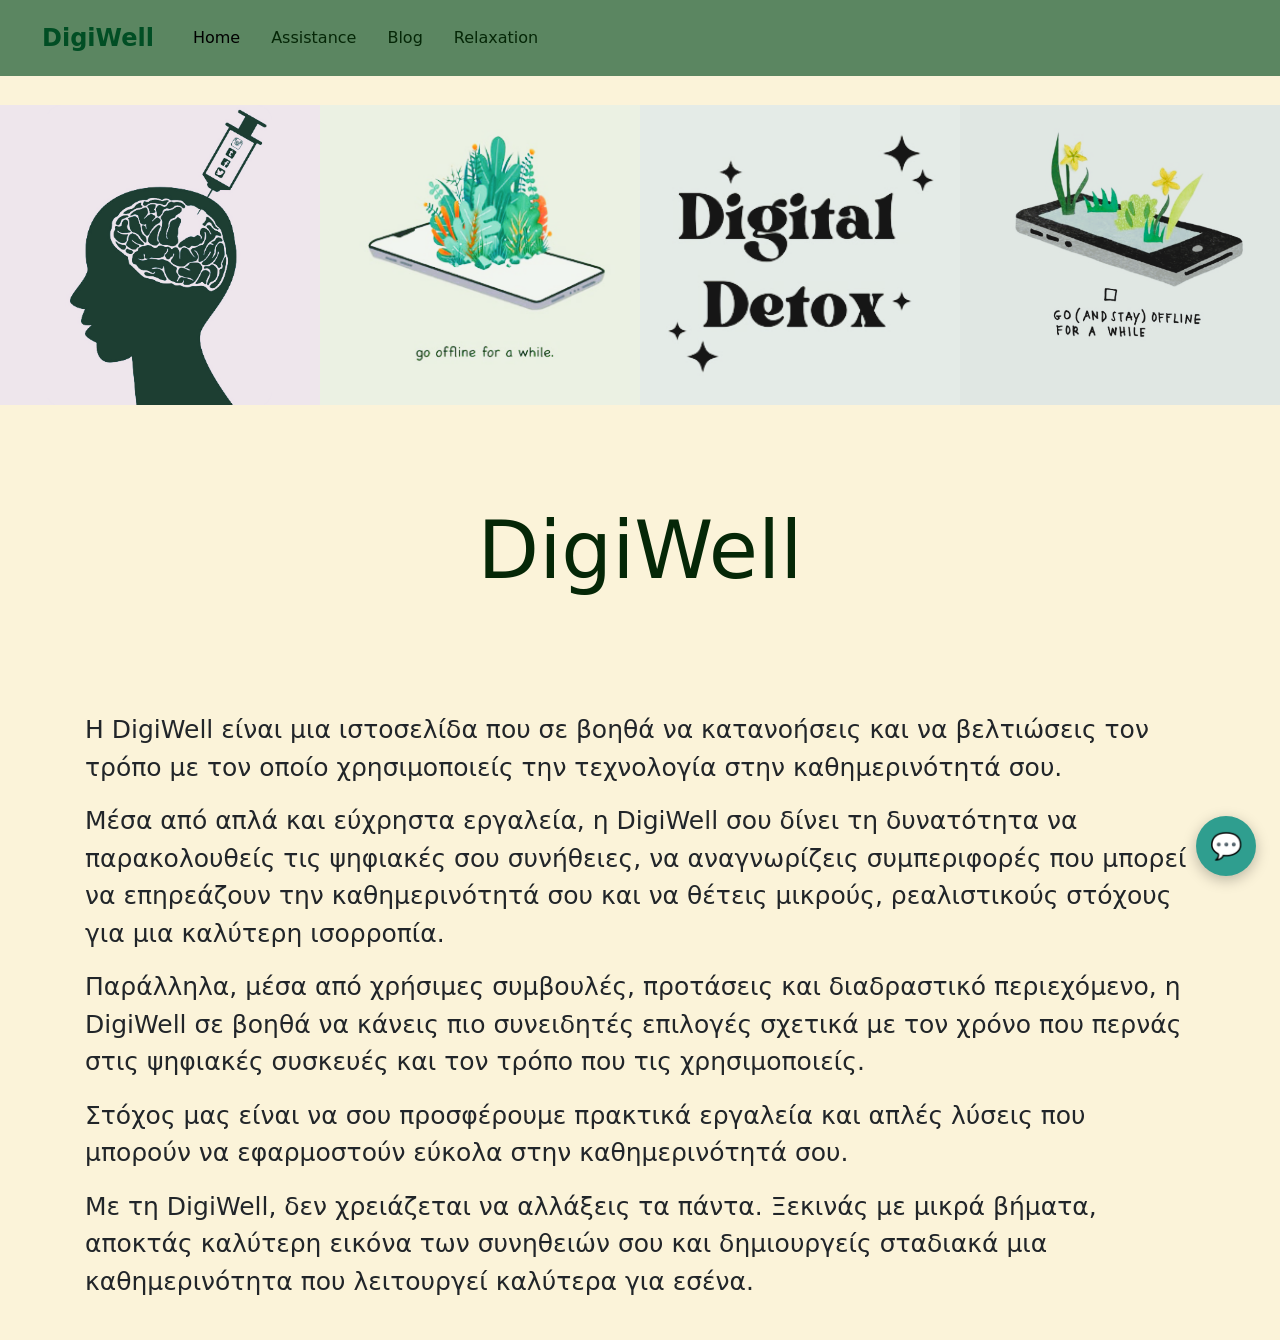
==== index.html @ 39fa723b "slay" ====
<!doctype html>
<html lang="en">
  <head>
    <link
      href="https://cdn.jsdelivr.net/npm/bootstrap@5.3.8/dist/css/bootstrap.min.css"
      rel="stylesheet"
    />
    <link rel="stylesheet" href="general.css" />
    <meta charset="UTF-8" />
    <meta name="viewport" content="width=device-width, initial-scale=1.0" />
    <link rel="stylesheet" href="home.css" />

    <title>DigiWell</title>
  </head>

  <body>
    <nav class="navbar navbar-expand-lg bg-body-tertiary fixed-top" id="nav">
      <div class="container-fluid">
        <a class="navbar-brand" href="#">DigiWell</a>

        <button
          class="navbar-toggler"
          type="button"
          data-bs-toggle="collapse"
          data-bs-target="#navbarNav"
        >
          <span class="navbar-toggler-icon"></span>
        </button>

        <div class="collapse navbar-collapse" id="navbarNav">
          <ul class="navbar-nav">
            <li class="nav-item">
              <a class="nav-link active" href="#">Home</a>
            </li>

            <li class="nav-item">
              <a class="nav-link" href="#">Assistance</a>
            </li>
            <li class="nav-item">
              <a class="nav-link" href="#">Blog</a>
            </li>

            <li class="nav-item">
              <a class="nav-link" href="#">Relaxation</a>
            </li>
          </ul>
        </div>
      </div>
    </nav>
    <div class="container-fluid p-0 text-center" id="eiklogo">
      <!--Δημιουργεί μια λωρίδα χωρίς περιθώρια που πιάνει όλο το πλάτος της οθόνης.-->
      <div class="row g-0 justify-content-center align-items-center">
        <div class="col-6 col-md-3">
          <!-- Ορίζει ότι στο κινητό κάθε εικόνα πιάνει $6/12$ του πλάτους (δηλαδή χωράνε 2 εικόνες ανά σειρά), ενώ στον υπολογιστή πιάνει $3/12$ (δηλαδή χωράνε και οι 4 στην ίδια σειρά).-->
          <img src="lalala.png" class="img-fluid" alt="" />
        </div>
        <div class="col-6 col-md-3">
          <img src="love.png" class="img-fluid" alt="DigiWell Logo" />
        </div>
        <div class="col-6 col-md-3">
          <img src="blabla.png" class="img-fluid" alt="" />
        </div>
        <div class="col-6 col-md-3">
          <img src="good.png" class="img-fluid" alt="DigiWell Logo" />
        </div>
      </div>
    </div>
    <div class="container text-center my-5">
      <h1 class="oswald">DigiWell</h1>
    </div>
    <br />
    <div class="container my-4" id="content">
      <div class="row justify-content-center">
        <div class="col-11 col-md-9 col-lg-8 text-center text-md-start"></div>
        <!--Κεντράρει το κείμενο στο κινητό, αλλά το στοιχίζει αριστερά στον υπολογιστή.-->
        <p class="lead-text"></p>
        <p>
          Η DigiWell είναι μια ιστοσελίδα που σε βοηθά να κατανοήσεις και να
          βελτιώσεις τον τρόπο με τον οποίο χρησιμοποιείς την τεχνολογία στην
          καθημερινότητά σου.
        </p>
        <p>
          Μέσα από απλά και εύχρηστα εργαλεία, η DigiWell σου δίνει τη
          δυνατότητα να παρακολουθείς τις ψηφιακές σου συνήθειες, να
          αναγνωρίζεις συμπεριφορές που μπορεί να επηρεάζουν την καθημερινότητά
          σου και να θέτεις μικρούς, ρεαλιστικούς στόχους για μια καλύτερη
          ισορροπία.
        </p>
        <p>
          Παράλληλα, μέσα από χρήσιμες συμβουλές, προτάσεις και διαδραστικό
          περιεχόμενο, η DigiWell σε βοηθά να κάνεις πιο συνειδητές επιλογές
          σχετικά με τον χρόνο που περνάς στις ψηφιακές συσκευές και τον τρόπο
          που τις χρησιμοποιείς.
        </p>
        <p>
          Στόχος μας είναι να σου προσφέρουμε πρακτικά εργαλεία και απλές λύσεις
          που μπορούν να εφαρμοστούν εύκολα στην καθημερινότητά σου.
        </p>
        <p>
          Με τη DigiWell, δεν χρειάζεται να αλλάξεις τα πάντα. Ξεκινάς με μικρά
          βήματα, αποκτάς καλύτερη εικόνα των συνηθειών σου και δημιουργείς
          σταδιακά μια καθημερινότητα που λειτουργεί καλύτερα για εσένα.
        </p>
      </div>
    </div>
    <script src="https://cdn.jsdelivr.net/npm/bootstrap@5.3.8/dist/js/bootstrap.bundle.min.js"></script>
    <!-- ===== Mini chat widget (mockup only, no backend) ===== -->
    <button id="dw-chat-toggle" aria-label="Άνοιγμα βοηθού ψηφιακής ευεξίας">
      💬
    </button>

    <div id="dw-chat-window">
      <div id="dw-chat-header">
        <div>
          <strong>DigiWell Βοηθός</strong>
          <small>Ρώτησέ με για ψηφιακή ευεξία</small>
        </div>
        <button id="dw-chat-close" aria-label="Κλείσιμο chat">✕</button>
      </div>
      <div id="dw-chat-messages">
        <div class="dw-msg bot">
          Γεια σου! 👋 Είμαι εδώ για να σε βοηθήσω με θέματα ψηφιακής ευεξίας.
          Ρώτησέ με π.χ. για screen time, ύπνο ή κοινωνικά δίκτυα.
        </div>
      </div>
      <form id="dw-chat-form">
        <input
          type="text"
          id="dw-chat-input"
          placeholder="Γράψε ένα μήνυμα..."
          autocomplete="off"
        />
        <button type="submit" id="dw-chat-send">Αποστολή</button>
      </form>
    </div>

    <script src="https://cdn.jsdelivr.net/npm/bootstrap@5.3.8/dist/js/bootstrap.bundle.min.js"></script>

    <script>
      // Simple front-end-only mock chatbot for the DigiWell mockup.
      // No backend / API calls — just canned, keyword-based replies.
      (function () {
        const toggleBtn = document.getElementById("dw-chat-toggle");
        const closeBtn = document.getElementById("dw-chat-close");
        const chatWindow = document.getElementById("dw-chat-window");
        const form = document.getElementById("dw-chat-form");
        const input = document.getElementById("dw-chat-input");
        const messages = document.getElementById("dw-chat-messages");

        const replies = [
          {
            keywords: ["screen", "οθόνη", "χρόνος"],
            reply:
              "Καλή ιδέα να παρακολουθείς τον χρόνο οθόνης σου! Δοκίμασε να θέσεις ένα καθημερινό όριο και να κάνεις μικρά διαλείμματα κάθε 30-45 λεπτά.",
          },
          {
            keywords: ["ύπνο", "υπνο", "sleep", "κοιμ"],
            reply:
              "Για καλύτερο ύπνο, δοκίμασε να αποφεύγεις τις οθόνες 30-60 λεπτά πριν κοιμηθείς — το μπλε φως μπορεί να επηρεάσει τον ύπνο σου.",
          },
          {
            keywords: ["social", "κοινωνικ", "instagram", "tiktok", "facebook"],
            reply:
              "Τα κοινωνικά δίκτυα είναι εύκολο να «καταπιούν» χρόνο. Ένα μικρό βήμα: όρισε συγκεκριμένες ώρες τη μέρα για να τα ελέγχεις, αντί να τα ανοίγεις αυτόματα.",
          },
          {
            keywords: ["στόχ", "goal"],
            reply:
              "Ξεκίνα με έναν μικρό, ρεαλιστικό στόχο — π.χ. 15 λεπτά λιγότερο screen time την ημέρα — και χτίσε πάνω σε αυτόν σταδιακά.",
          },
          {
            keywords: ["γεια", "hello", "hi"],
            reply:
              "Γεια σου! Πώς μπορώ να σε βοηθήσω με την ψηφιακή σου ευεξία σήμερα;",
          },
        ];

        const fallback =
          "Ευχαριστώ για το μήνυμα! (Αυτό είναι ένα demo chat — σύντομα θα συνδεθεί με πραγματικό βοηθό.) Δοκίμασε να ρωτήσεις για screen time, ύπνο, κοινωνικά δίκτυα ή στόχους.";

        function addMessage(text, sender) {
          const el = document.createElement("div");
          el.className = "dw-msg " + sender;
          el.textContent = text;
          messages.appendChild(el);
          messages.scrollTop = messages.scrollHeight;
        }

        function getReply(text) {
          const lower = text.toLowerCase();
          const match = replies.find((r) =>
            r.keywords.some((k) => lower.includes(k)),
          );
          return match ? match.reply : fallback;
        }

        toggleBtn.addEventListener("click", function () {
          chatWindow.classList.toggle("dw-open");
          if (chatWindow.classList.contains("dw-open")) {
            input.focus();
          }
        });

        closeBtn.addEventListener("click", function () {
          chatWindow.classList.remove("dw-open");
        });

        form.addEventListener("submit", function (e) {
          e.preventDefault();
          const text = input.value.trim();
          if (!text) return;
          addMessage(text, "user");
          input.value = "";
          setTimeout(function () {
            addMessage(getReply(text), "bot");
          }, 500);
        });
      })();
    </script>
  </body>
</html>
---- general.css ----
body {
  background-color: rgb(251, 243, 217) !important;
  color: indigo(900) !important;
  padding-top: 80px;
}
/* Navbar */
#nav {
  background-color: #5b8661 !important;
  padding: 15px 30px;
  position: fixed;
}

/* Το όνομα/logo */
.navbar-brand {
  font-size: 24px;
  font-weight: bold !important;
  color: rgb(1, 78, 36) !important;
}

/* Τα links */
.navbar-nav .nav-link {
  color: #052707;
  margin-left: 15px;
}

/* Όταν περνάει το ποντίκι */
.navbar-nav .nav-link:hover {
  color: #9fd3c1;
}
#content {
  font-size: 25px;
  margin: 150px;
  margin-top: 50px;
  font-family:
    pt "Gill Sans",
    "Gill Sans MT",
    Calibri,
    "Trebuchet MS",
    sans-serif;
}
h1 {
  color: #052707;
  text-align: center;
  padding-top: 50px;
}

.oswald {
  font-optical-sizing: auto;
  font-weight: 500;
  font-style: normal;
  font-size: 80px;
}
#eiklogo img {
  width: 100%;
  height: 180px;
  object-fit: cover;
  display: block;
}
@media (min-width: 700px) {
  #eiklogo img {
    height: 300px;
    margin-top: 25px;
  }
}
#content {
  margin: 0 auto;
  padding: 0 15px;
}

.lead-text {
  font-size: 1.15rem;
  line-height: 1.6;
  color: #2b2b2b;
}

@media (min-width: 768px) {
  .lead-text {
    font-size: 1.25rem;
  }
}
#dw-chat-toggle {
  position: fixed;
  bottom: 24px;
  right: 24px;
  width: 60px;
  height: 60px;
  border-radius: 50%;
  background: #2f9e8f;
  color: #fff;
  border: none;
  box-shadow: 0 4px 14px rgba(0, 0, 0, 0.25);
  font-size: 26px;
  display: flex;
  align-items: center;
  justify-content: center;
  cursor: pointer;
  z-index: 1050;
}
#dw-chat-toggle:hover {
  background: #268a7d;
}

#dw-chat-window {
  position: fixed;
  bottom: 96px;
  right: 24px;
  width: 320px;
  max-width: calc(100vw - 32px);
  height: 420px;
  max-height: calc(100vh - 140px);
  background: #fff;
  border-radius: 12px;
  box-shadow: 0 8px 24px rgba(0, 0, 0, 0.25);
  display: none;
  flex-direction: column;
  overflow: hidden;
  z-index: 1050;
  font-family: inherit;
}
#dw-chat-window.dw-open {
  display: flex;
}

#dw-chat-header {
  background: #2f9e8f;
  color: #fff;
  padding: 12px 14px;
  display: flex;
  justify-content: space-between;
  align-items: center;
}
#dw-chat-header strong {
  font-size: 15px;
}
#dw-chat-header small {
  display: block;
  opacity: 0.85;
  font-size: 11px;
}
#dw-chat-close {
  background: none;
  border: none;
  color: #fff;
  font-size: 18px;
  cursor: pointer;
  line-height: 1;
}

#dw-chat-messages {
  flex: 1;
  padding: 12px;
  overflow-y: auto;
  background: #f5f8f8;
  display: flex;
  flex-direction: column;
  gap: 8px;
}
.dw-msg {
  max-width: 80%;
  padding: 8px 12px;
  border-radius: 14px;
  font-size: 13.5px;
  line-height: 1.35;
}
.dw-msg.bot {
  background: #e6f2f0;
  color: #1f3a36;
  align-self: flex-start;
  border-bottom-left-radius: 4px;
}
.dw-msg.user {
  background: #2f9e8f;
  color: #fff;
  align-self: flex-end;
  border-bottom-right-radius: 4px;
}

#dw-chat-form {
  display: flex;
  border-top: 1px solid #e2e2e2;
  padding: 8px;
  gap: 6px;
}
#dw-chat-input {
  flex: 1;
  border: 1px solid #ccc;
  border-radius: 20px;
  padding: 8px 12px;
  font-size: 13.5px;
  outline: none;
}
#dw-chat-send {
  background: #2f9e8f;
  color: #fff;
  border: none;
  border-radius: 20px;
  padding: 0 16px;
  font-size: 13.5px;
  cursor: pointer;
}
#dw-chat-send:hover {
  background: #268a7d;
}
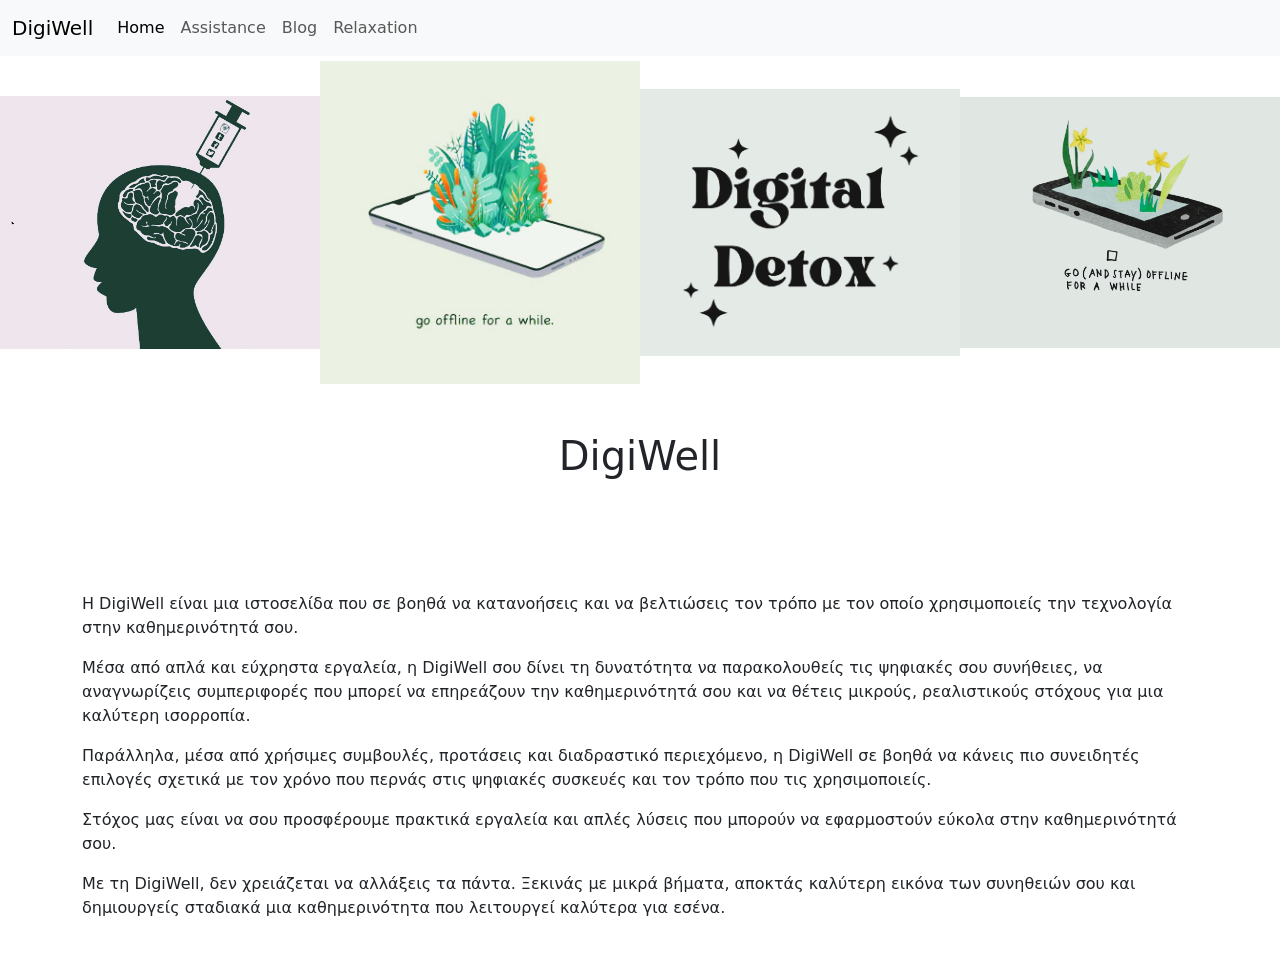
==== commit 24a9dc10: "Merge branch 'main' of https://github.com/genkonna/thegirls" ====
--- a/index.html
+++ b/index.html
@@ -3,12 +3,11 @@
   <head>
     <link
       href="https://cdn.jsdelivr.net/npm/bootstrap@5.3.8/dist/css/bootstrap.min.css"
-      rel="stylesheet"
-    />
-    <link rel="stylesheet" href="general.css" />
+      rel="stylesheet" />
+    <link rel="stylesheet" href="homepage.css" />
     <meta charset="UTF-8" />
     <meta name="viewport" content="width=device-width, initial-scale=1.0" />
-    <link rel="stylesheet" href="home.css" />
+    <!--Ενημερώνει τα κινητά να εμφανίζουν τη σελίδα στο σωστό τους μέγεθος-->
 
     <title>DigiWell</title>
   </head>
@@ -22,12 +21,12 @@
           class="navbar-toggler"
           type="button"
           data-bs-toggle="collapse"
-          data-bs-target="#navbarNav"
-        >
+          data-bs-target="#navbarNav">
           <span class="navbar-toggler-icon"></span>
         </button>
 
         <div class="collapse navbar-collapse" id="navbarNav">
+          <!--Κρύβει το μενού στα κινητά και το ανοίγει μόνο όταν πατήσεις το κουμπί.-->
           <ul class="navbar-nav">
             <li class="nav-item">
               <a class="nav-link active" href="#">Home</a>
@@ -47,6 +46,12 @@
         </div>
       </div>
     </nav>
+    <div>
+      <audio controls class="w-100">
+        <source src="Audio.mp3" type="audio/mpeg" />
+        la la
+      </audio>
+    </div>
     <div class="container-fluid p-0 text-center" id="eiklogo">
       <!--Δημιουργεί μια λωρίδα χωρίς περιθώρια που πιάνει όλο το πλάτος της οθόνης.-->
       <div class="row g-0 justify-content-center align-items-center">
@@ -104,118 +109,5 @@
       </div>
     </div>
     <script src="https://cdn.jsdelivr.net/npm/bootstrap@5.3.8/dist/js/bootstrap.bundle.min.js"></script>
-    <!-- ===== Mini chat widget (mockup only, no backend) ===== -->
-    <button id="dw-chat-toggle" aria-label="Άνοιγμα βοηθού ψηφιακής ευεξίας">
-      💬
-    </button>
-
-    <div id="dw-chat-window">
-      <div id="dw-chat-header">
-        <div>
-          <strong>DigiWell Βοηθός</strong>
-          <small>Ρώτησέ με για ψηφιακή ευεξία</small>
-        </div>
-        <button id="dw-chat-close" aria-label="Κλείσιμο chat">✕</button>
-      </div>
-      <div id="dw-chat-messages">
-        <div class="dw-msg bot">
-          Γεια σου! 👋 Είμαι εδώ για να σε βοηθήσω με θέματα ψηφιακής ευεξίας.
-          Ρώτησέ με π.χ. για screen time, ύπνο ή κοινωνικά δίκτυα.
-        </div>
-      </div>
-      <form id="dw-chat-form">
-        <input
-          type="text"
-          id="dw-chat-input"
-          placeholder="Γράψε ένα μήνυμα..."
-          autocomplete="off"
-        />
-        <button type="submit" id="dw-chat-send">Αποστολή</button>
-      </form>
-    </div>
-
-    <script src="https://cdn.jsdelivr.net/npm/bootstrap@5.3.8/dist/js/bootstrap.bundle.min.js"></script>
-
-    <script>
-      // Simple front-end-only mock chatbot for the DigiWell mockup.
-      // No backend / API calls — just canned, keyword-based replies.
-      (function () {
-        const toggleBtn = document.getElementById("dw-chat-toggle");
-        const closeBtn = document.getElementById("dw-chat-close");
-        const chatWindow = document.getElementById("dw-chat-window");
-        const form = document.getElementById("dw-chat-form");
-        const input = document.getElementById("dw-chat-input");
-        const messages = document.getElementById("dw-chat-messages");
-
-        const replies = [
-          {
-            keywords: ["screen", "οθόνη", "χρόνος"],
-            reply:
-              "Καλή ιδέα να παρακολουθείς τον χρόνο οθόνης σου! Δοκίμασε να θέσεις ένα καθημερινό όριο και να κάνεις μικρά διαλείμματα κάθε 30-45 λεπτά.",
-          },
-          {
-            keywords: ["ύπνο", "υπνο", "sleep", "κοιμ"],
-            reply:
-              "Για καλύτερο ύπνο, δοκίμασε να αποφεύγεις τις οθόνες 30-60 λεπτά πριν κοιμηθείς — το μπλε φως μπορεί να επηρεάσει τον ύπνο σου.",
-          },
-          {
-            keywords: ["social", "κοινωνικ", "instagram", "tiktok", "facebook"],
-            reply:
-              "Τα κοινωνικά δίκτυα είναι εύκολο να «καταπιούν» χρόνο. Ένα μικρό βήμα: όρισε συγκεκριμένες ώρες τη μέρα για να τα ελέγχεις, αντί να τα ανοίγεις αυτόματα.",
-          },
-          {
-            keywords: ["στόχ", "goal"],
-            reply:
-              "Ξεκίνα με έναν μικρό, ρεαλιστικό στόχο — π.χ. 15 λεπτά λιγότερο screen time την ημέρα — και χτίσε πάνω σε αυτόν σταδιακά.",
-          },
-          {
-            keywords: ["γεια", "hello", "hi"],
-            reply:
-              "Γεια σου! Πώς μπορώ να σε βοηθήσω με την ψηφιακή σου ευεξία σήμερα;",
-          },
-        ];
-
-        const fallback =
-          "Ευχαριστώ για το μήνυμα! (Αυτό είναι ένα demo chat — σύντομα θα συνδεθεί με πραγματικό βοηθό.) Δοκίμασε να ρωτήσεις για screen time, ύπνο, κοινωνικά δίκτυα ή στόχους.";
-
-        function addMessage(text, sender) {
-          const el = document.createElement("div");
-          el.className = "dw-msg " + sender;
-          el.textContent = text;
-          messages.appendChild(el);
-          messages.scrollTop = messages.scrollHeight;
-        }
-
-        function getReply(text) {
-          const lower = text.toLowerCase();
-          const match = replies.find((r) =>
-            r.keywords.some((k) => lower.includes(k)),
-          );
-          return match ? match.reply : fallback;
-        }
-
-        toggleBtn.addEventListener("click", function () {
-          chatWindow.classList.toggle("dw-open");
-          if (chatWindow.classList.contains("dw-open")) {
-            input.focus();
-          }
-        });
-
-        closeBtn.addEventListener("click", function () {
-          chatWindow.classList.remove("dw-open");
-        });
-
-        form.addEventListener("submit", function (e) {
-          e.preventDefault();
-          const text = input.value.trim();
-          if (!text) return;
-          addMessage(text, "user");
-          input.value = "";
-          setTimeout(function () {
-            addMessage(getReply(text), "bot");
-          }, 500);
-        });
-      })();
-    </script>
   </body>
 </html>
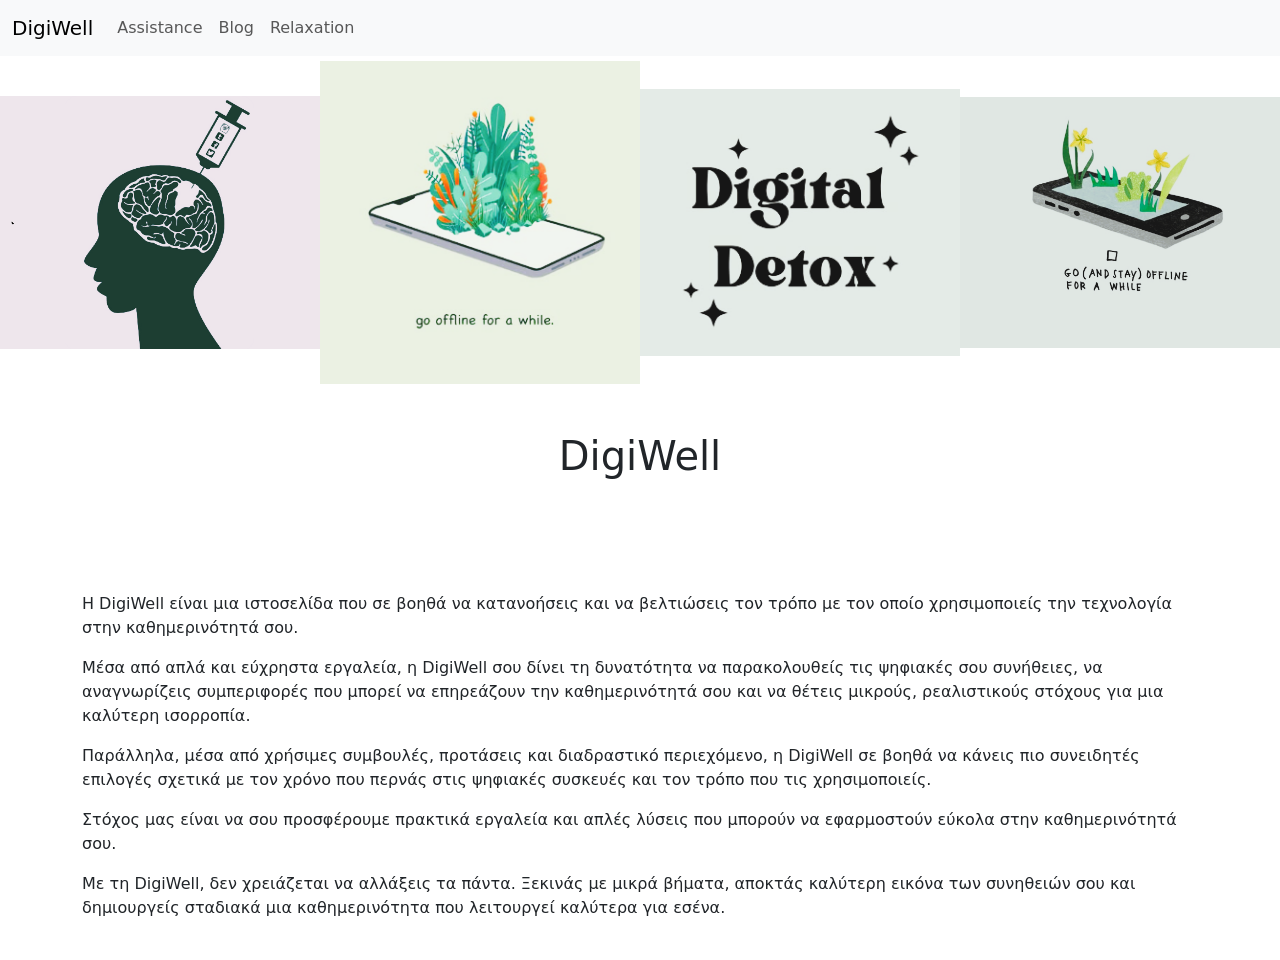
==== commit d5372d0d: "teliko" ====
--- a/index.html
+++ b/index.html
@@ -3,7 +3,8 @@
   <head>
     <link
       href="https://cdn.jsdelivr.net/npm/bootstrap@5.3.8/dist/css/bootstrap.min.css"
-      rel="stylesheet" />
+      rel="stylesheet"
+    />
     <link rel="stylesheet" href="homepage.css" />
     <meta charset="UTF-8" />
     <meta name="viewport" content="width=device-width, initial-scale=1.0" />
@@ -15,13 +16,14 @@
   <body>
     <nav class="navbar navbar-expand-lg bg-body-tertiary fixed-top" id="nav">
       <div class="container-fluid">
-        <a class="navbar-brand" href="#">DigiWell</a>
+        <a class="navbar-brand" href="index.html">DigiWell</a>
 
         <button
           class="navbar-toggler"
           type="button"
           data-bs-toggle="collapse"
-          data-bs-target="#navbarNav">
+          data-bs-target="#navbarNav"
+        >
           <span class="navbar-toggler-icon"></span>
         </button>
 
@@ -29,18 +31,14 @@
           <!--Κρύβει το μενού στα κινητά και το ανοίγει μόνο όταν πατήσεις το κουμπί.-->
           <ul class="navbar-nav">
             <li class="nav-item">
-              <a class="nav-link active" href="#">Home</a>
+              <a class="nav-link" href="info.html">Assistance</a>
+            </li>
+            <li class="nav-item">
+              <a class="nav-link" href="blog.html">Blog</a>
             </li>
 
             <li class="nav-item">
-              <a class="nav-link" href="#">Assistance</a>
-            </li>
-            <li class="nav-item">
-              <a class="nav-link" href="#">Blog</a>
-            </li>
-
-            <li class="nav-item">
-              <a class="nav-link" href="#">Relaxation</a>
+              <a class="nav-link" href="relax.html">Relaxation</a>
             </li>
           </ul>
         </div>
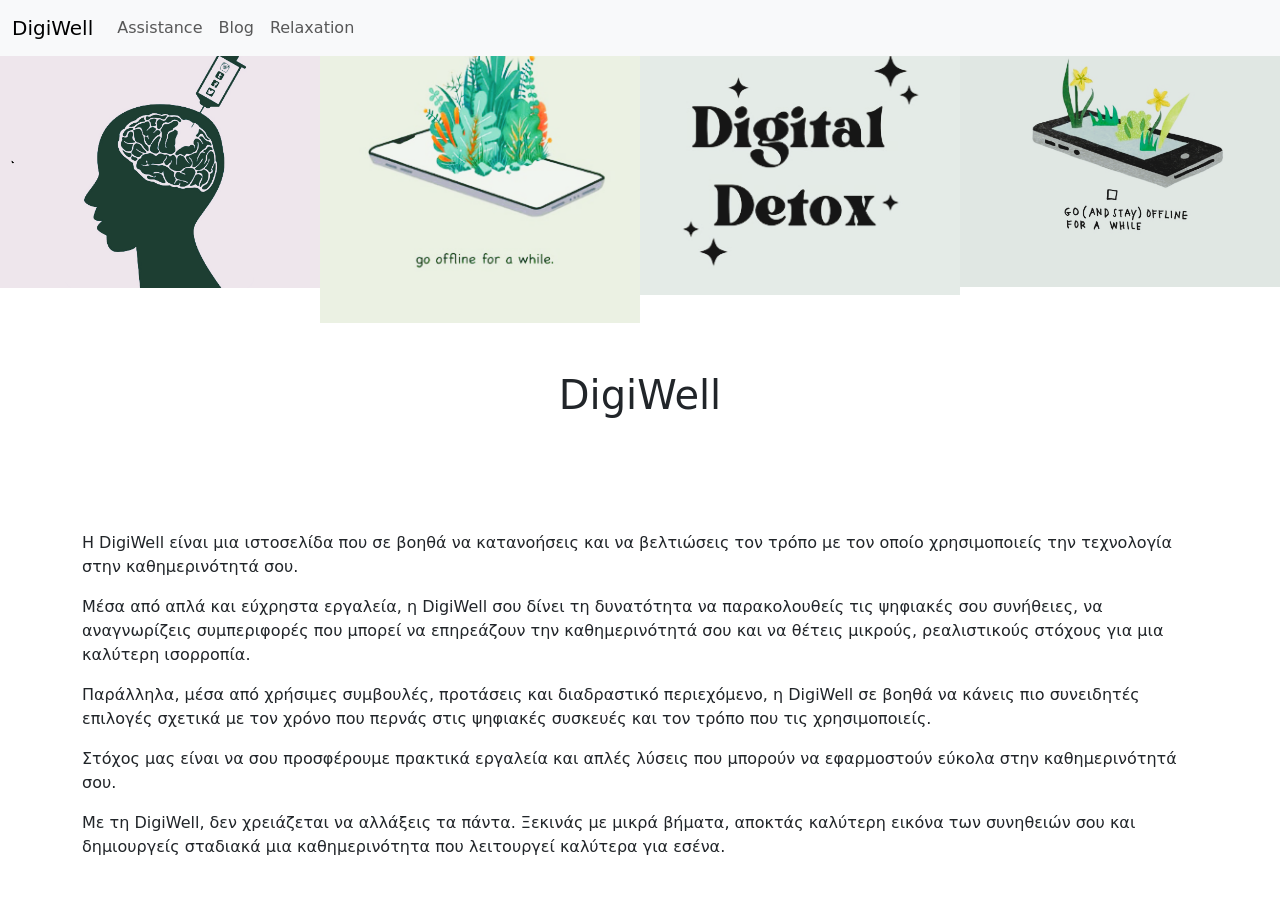
==== commit 3aab4207: "jyfutfu" ====
--- a/index.html
+++ b/index.html
@@ -8,12 +8,12 @@
     <link rel="stylesheet" href="homepage.css" />
     <meta charset="UTF-8" />
     <meta name="viewport" content="width=device-width, initial-scale=1.0" />
-    <!--Ενημερώνει τα κινητά να εμφανίζουν τη σελίδα στο σωστό τους μέγεθος-->
 
     <title>DigiWell</title>
   </head>
 
   <body>
+  
     <nav class="navbar navbar-expand-lg bg-body-tertiary fixed-top" id="nav">
       <div class="container-fluid">
         <a class="navbar-brand" href="index.html">DigiWell</a>
@@ -28,7 +28,6 @@
         </button>
 
         <div class="collapse navbar-collapse" id="navbarNav">
-          <!--Κρύβει το μενού στα κινητά και το ανοίγει μόνο όταν πατήσεις το κουμπί.-->
           <ul class="navbar-nav">
             <li class="nav-item">
               <a class="nav-link" href="info.html">Assistance</a>
@@ -45,13 +44,7 @@
       </div>
     </nav>
     <div>
-      <audio controls class="w-100">
-        <source src="Audio.mp3" type="audio/mpeg" />
-        la la
-      </audio>
-    </div>
-    <div class="container-fluid p-0 text-center" id="eiklogo">
-      <!--Δημιουργεί μια λωρίδα χωρίς περιθώρια που πιάνει όλο το πλάτος της οθόνης.-->
+  <div class="container-fluid p-0 text-center" id="eiklogo">
       <div class="row g-0 justify-content-center align-items-center">
         <div class="col-6 col-md-3">
           <!-- Ορίζει ότι στο κινητό κάθε εικόνα πιάνει $6/12$ του πλάτους (δηλαδή χωράνε 2 εικόνες ανά σειρά), ενώ στον υπολογιστή πιάνει $3/12$ (δηλαδή χωράνε και οι 4 στην ίδια σειρά).-->
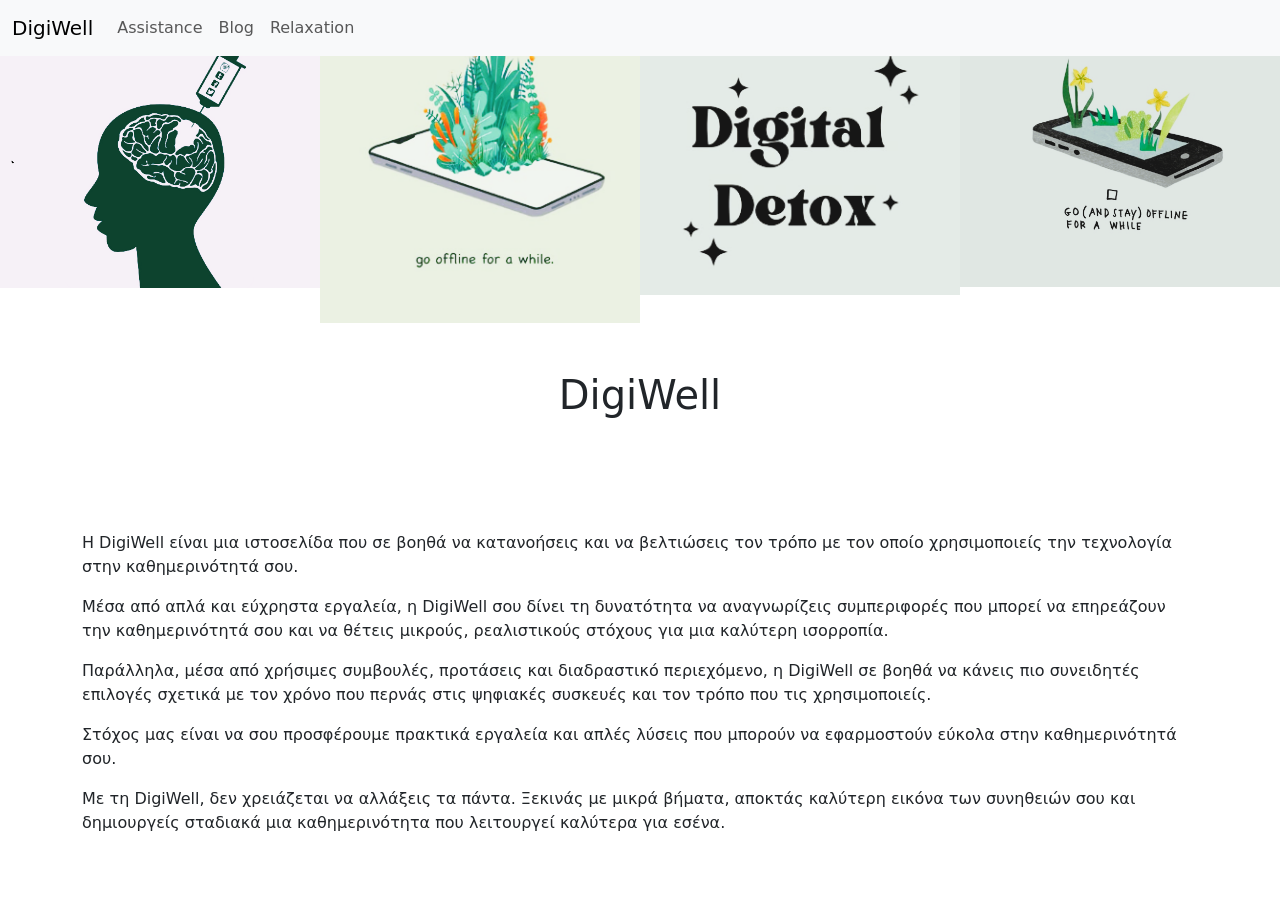
==== commit f4a7bf36: "update" ====
--- a/index.html
+++ b/index.html
@@ -47,7 +47,6 @@
   <div class="container-fluid p-0 text-center" id="eiklogo">
       <div class="row g-0 justify-content-center align-items-center">
         <div class="col-6 col-md-3">
-          <!-- Ορίζει ότι στο κινητό κάθε εικόνα πιάνει $6/12$ του πλάτους (δηλαδή χωράνε 2 εικόνες ανά σειρά), ενώ στον υπολογιστή πιάνει $3/12$ (δηλαδή χωράνε και οι 4 στην ίδια σειρά).-->
           <img src="lalala.png" class="img-fluid" alt="" />
         </div>
         <div class="col-6 col-md-3">
@@ -68,7 +67,6 @@
     <div class="container my-4" id="content">
       <div class="row justify-content-center">
         <div class="col-11 col-md-9 col-lg-8 text-center text-md-start"></div>
-        <!--Κεντράρει το κείμενο στο κινητό, αλλά το στοιχίζει αριστερά στον υπολογιστή.-->
         <p class="lead-text"></p>
         <p>
           Η DigiWell είναι μια ιστοσελίδα που σε βοηθά να κατανοήσεις και να
@@ -77,8 +75,7 @@
         </p>
         <p>
           Μέσα από απλά και εύχρηστα εργαλεία, η DigiWell σου δίνει τη
-          δυνατότητα να παρακολουθείς τις ψηφιακές σου συνήθειες, να
-          αναγνωρίζεις συμπεριφορές που μπορεί να επηρεάζουν την καθημερινότητά
+          δυνατότητα να αναγνωρίζεις συμπεριφορές που μπορεί να επηρεάζουν την καθημερινότητά
           σου και να θέτεις μικρούς, ρεαλιστικούς στόχους για μια καλύτερη
           ισορροπία.
         </p>
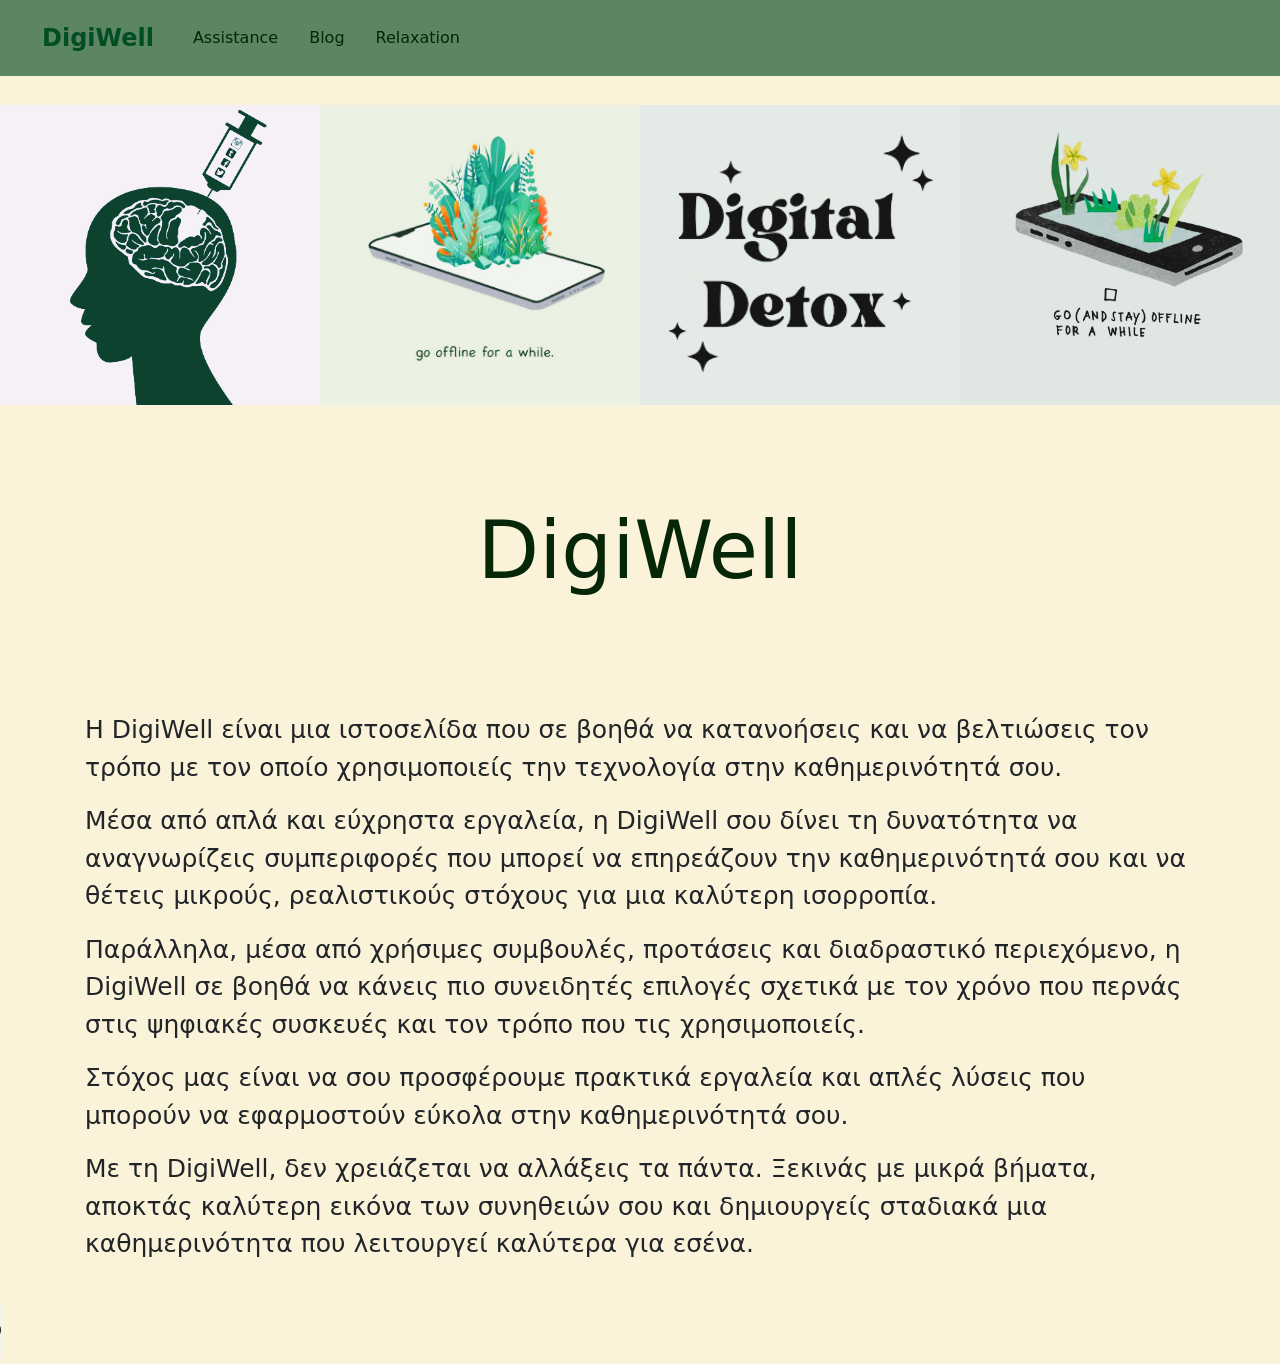
==== commit d90996be: "nmz teliko" ====
--- a/index.html
+++ b/index.html
@@ -96,6 +96,9 @@
         </p>
       </div>
     </div>
+    <audio id="do" controls>
+      <source src="homeaudio.mp3" type="audio/mpeg" />
+    </audio>
     <script src="https://cdn.jsdelivr.net/npm/bootstrap@5.3.8/dist/js/bootstrap.bundle.min.js"></script>
   </body>
 </html>
--- a/homepage.css
+++ b/homepage.css
@@ -0,0 +1,78 @@
+body {
+  background-color: rgb(251, 243, 217) !important;
+  color: indigo(900) !important;
+  padding-top: 80px;
+}
+#nav {
+  background-color: #5b8661 !important;
+  padding: 15px 30px;
+  position: fixed;
+}
+
+.navbar-brand {
+  font-size: 24px;
+  font-weight: bold !important;
+  color: rgb(1, 78, 36) !important;
+}
+
+.navbar-nav .nav-link {
+  color: #052707;
+  margin-left: 15px;
+}
+
+.navbar-nav .nav-link:hover {
+  color: #9fd3c1;
+}
+#content {
+  font-size: 25px;
+  margin: 150px;
+  margin-top: 50px;
+  font-family:
+    pt "Gill Sans",
+    "Gill Sans MT",
+    Calibri,
+    "Trebuchet MS",
+    sans-serif;
+}
+h1 {
+  color: #052707;
+  text-align: center;
+  padding-top: 50px;
+}
+
+.oswald {
+  font-optical-sizing: auto;
+  font-weight: 500;
+  font-style: normal;
+  font-size: 80px;
+}
+#eiklogo img {
+  width: 100%;
+  height: 180px;
+  object-fit: cover;
+  display: block;
+}
+@media (min-width: 700px) {
+  #eiklogo img {
+    height: 300px;
+    margin-top: 25px;
+  }
+}
+#content {
+  margin: 0 auto;
+  padding: 0 15px;
+}
+
+.lead-text {
+  font-size: 1.15rem; 
+  line-height: 1.6;  
+  color: #2b2b2b;    
+}
+
+@media (min-width: 768px) {
+  .lead-text {
+    font-size: 1.25rem; 
+  }
+<<<<<<< Updated upstream
+}
+=======>>>>>>> Stashed changes
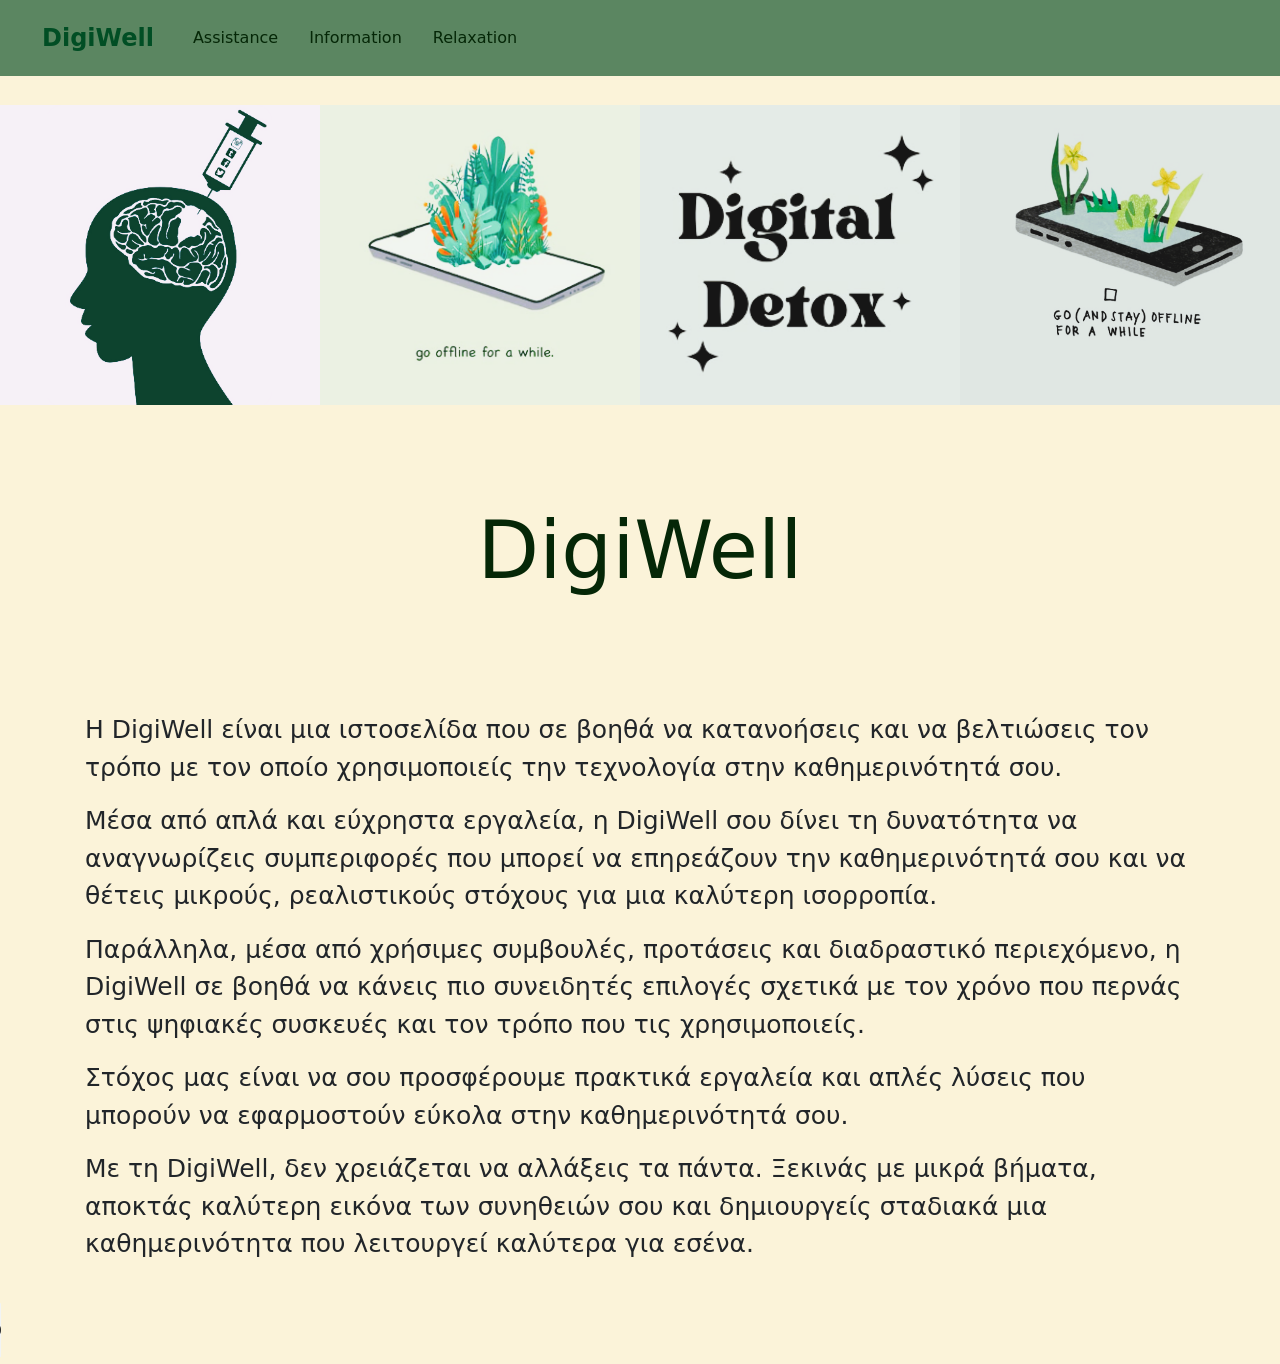
==== commit a8f32947: "RY" ====
--- a/index.html
+++ b/index.html
@@ -33,7 +33,7 @@
               <a class="nav-link" href="info.html">Assistance</a>
             </li>
             <li class="nav-item">
-              <a class="nav-link" href="blog.html">Blog</a>
+              <a class="nav-link" href="blog.html">Information</a>
             </li>
 
             <li class="nav-item">
